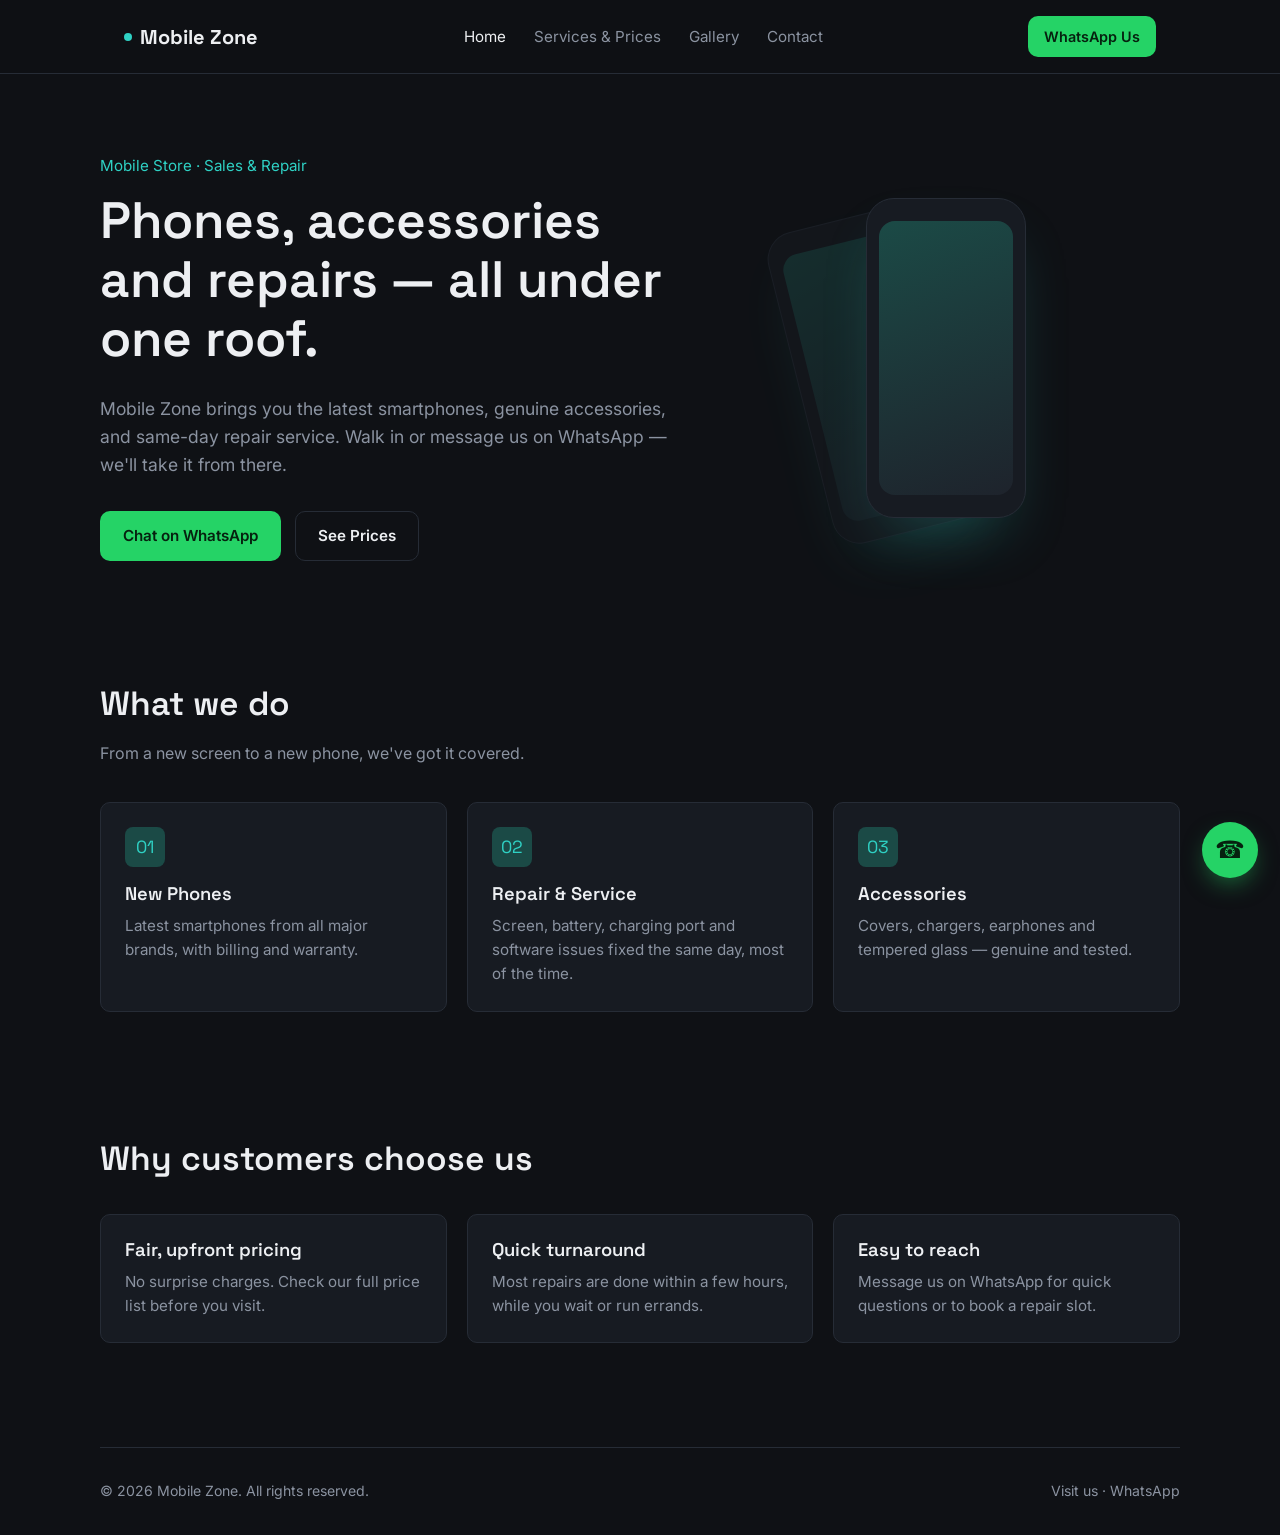
==== index.html @ bba5b570 "Rename index-6.html to index.html" ====
<!DOCTYPE html>
<html lang="en">
<head>
<meta charset="UTF-8">
<meta name="viewport" content="width=device-width, initial-scale=1.0">
<title>Mobile Zone — Mobile Store & Repair</title>
<meta name="description" content="Mobile Zone — new phones, accessories and quick repairs. Visit us or message on WhatsApp.">
<link rel="preconnect" href="https://fonts.googleapis.com">
<link rel="preconnect" href="https://fonts.gstatic.com" crossorigin>
<link href="https://fonts.googleapis.com/css2?family=Space+Grotesk:wght@500;600;700&family=Inter:wght@400;500;600&display=swap" rel="stylesheet">
<link rel="stylesheet" href="style.css">
</head>
<body>

<!--
  ============================================================
  PLACEHOLDERS TO REPLACE ON EVERY PAGE (search for these):
  - Mobile Zone            -> your business name
  - 919876543210           -> your WhatsApp number (country code + number, no + or spaces)
  - +91 98765 43210        -> your phone number, human-readable
  - Shop No. 12 ...        -> your address (contact.html)
  ============================================================
-->

<header class="site-header">
  <nav class="nav">
    <a href="index.html" class="brand"><span class="dot"></span> Mobile Zone</a>
    <ul class="nav-links">
      <li><a href="index.html" aria-current="page">Home</a></li>
      <li><a href="services.html">Services &amp; Prices</a></li>
      <li><a href="gallery.html">Gallery</a></li>
      <li><a href="contact.html">Contact</a></li>
    </ul>
    <a class="nav-cta" href="https://wa.me/919876543210" target="_blank" rel="noopener">WhatsApp Us</a>
  </nav>
</header>

<main>
  <section class="hero container">
    <div>
      <div class="hero-eyebrow">Mobile Store · Sales &amp; Repair</div>
      <h1>Phones, accessories and repairs — all under one roof.</h1>
      <p class="lead">Mobile Zone brings you the latest smartphones, genuine accessories, and same-day repair service. Walk in or message us on WhatsApp — we'll take it from there.</p>
      <div class="hero-actions">
        <a class="btn btn-whatsapp" href="https://wa.me/919876543210" target="_blank" rel="noopener">Chat on WhatsApp</a>
        <a class="btn btn-outline" href="services.html">See Prices</a>
      </div>
    </div>
    <div class="device-art" aria-hidden="true">
      <div class="phone-shape behind"></div>
      <div class="phone-shape front"></div>
    </div>
  </section>

  <section class="section container">
    <div class="section-head">
      <h2>What we do</h2>
      <p>From a new screen to a new phone, we've got it covered.</p>
    </div>
    <div class="card-grid">
      <div class="card">
        <div class="icon">01</div>
        <h3>New Phones</h3>
        <p>Latest smartphones from all major brands, with billing and warranty.</p>
      </div>
      <div class="card">
        <div class="icon">02</div>
        <h3>Repair &amp; Service</h3>
        <p>Screen, battery, charging port and software issues fixed the same day, most of the time.</p>
      </div>
      <div class="card">
        <div class="icon">03</div>
        <h3>Accessories</h3>
        <p>Covers, chargers, earphones and tempered glass — genuine and tested.</p>
      </div>
    </div>
  </section>

  <section class="section container">
    <div class="section-head">
      <h2>Why customers choose us</h2>
    </div>
    <div class="card-grid">
      <div class="card">
        <h3>Fair, upfront pricing</h3>
        <p>No surprise charges. Check our full price list before you visit.</p>
      </div>
      <div class="card">
        <h3>Quick turnaround</h3>
        <p>Most repairs are done within a few hours, while you wait or run errands.</p>
      </div>
      <div class="card">
        <h3>Easy to reach</h3>
        <p>Message us on WhatsApp for quick questions or to book a repair slot.</p>
      </div>
    </div>
  </section>
</main>

<a class="whatsapp-float" href="https://wa.me/919876543210" target="_blank" rel="noopener" aria-label="Chat on WhatsApp">☎</a>

<footer class="site-footer container">
  <span>© 2026 Mobile Zone. All rights reserved.</span>
  <span><a href="contact.html">Visit us</a> · <a href="https://wa.me/919876543210" target="_blank" rel="noopener">WhatsApp</a></span>
</footer>

</body>
</html>
---- style.css ----
/* ============================================
   Design tokens
   ============================================ */
:root {
  --bg: #0F1115;
  --panel: #171B22;
  --panel-alt: #1E232C;
  --border: #262C36;
  --text: #EDEFF2;
  --muted: #8B93A1;
  --accent: #2FD1C4;
  --accent-dim: #1B4A46;
  --warm: #FFB020;
  --whatsapp: #25D366;

  --font-display: "Space Grotesk", "Segoe UI", sans-serif;
  --font-body: "Inter", "Segoe UI", sans-serif;

  --radius: 10px;
  --max-width: 1080px;
}

* { box-sizing: border-box; }

html { scroll-behavior: smooth; }

body {
  margin: 0;
  background: var(--bg);
  color: var(--text);
  font-family: var(--font-body);
  line-height: 1.6;
  -webkit-font-smoothing: antialiased;
}

a { color: inherit; }

img { max-width: 100%; display: block; }

h1, h2, h3 {
  font-family: var(--font-display);
  line-height: 1.15;
  margin: 0 0 0.5em 0;
  font-weight: 600;
}

h1 { font-size: clamp(2.1rem, 5vw, 3.2rem); }
h2 { font-size: clamp(1.5rem, 3vw, 2.1rem); }
h3 { font-size: 1.15rem; }

p { color: var(--muted); max-width: 62ch; }

.container {
  max-width: var(--max-width);
  margin: 0 auto;
  padding: 0 24px;
}

/* ============================================
   Header / Nav
   ============================================ */
.site-header {
  position: sticky;
  top: 0;
  z-index: 50;
  background: rgba(15, 17, 21, 0.9);
  backdrop-filter: blur(8px);
  border-bottom: 1px solid var(--border);
}

.nav {
  display: flex;
  align-items: center;
  justify-content: space-between;
  padding: 16px 24px;
  max-width: var(--max-width);
  margin: 0 auto;
}

.brand {
  font-family: var(--font-display);
  font-weight: 700;
  font-size: 1.25rem;
  text-decoration: none;
  color: var(--text);
  display: flex;
  align-items: center;
  gap: 8px;
}

.brand .dot {
  width: 8px;
  height: 8px;
  border-radius: 50%;
  background: var(--accent);
  display: inline-block;
}

.nav-links {
  display: flex;
  gap: 28px;
  list-style: none;
  margin: 0;
  padding: 0;
}

.nav-links a {
  text-decoration: none;
  color: var(--muted);
  font-size: 0.95rem;
  transition: color 0.15s ease;
}

.nav-links a:hover,
.nav-links a[aria-current="page"] {
  color: var(--text);
}

.nav-cta {
  background: var(--whatsapp);
  color: #06210F;
  padding: 9px 16px;
  border-radius: var(--radius);
  text-decoration: none;
  font-weight: 600;
  font-size: 0.9rem;
  white-space: nowrap;
}

.menu-toggle {
  display: none;
  background: none;
  border: 1px solid var(--border);
  color: var(--text);
  border-radius: 8px;
  padding: 8px 10px;
  font-size: 1rem;
}

/* ============================================
   Hero (home page)
   ============================================ */
.hero {
  padding: 80px 0 60px;
  display: grid;
  grid-template-columns: 1.1fr 0.9fr;
  gap: 40px;
  align-items: center;
}

.hero-eyebrow {
  color: var(--accent);
  font-size: 0.95rem;
  margin-bottom: 14px;
}

.hero p.lead {
  font-size: 1.1rem;
  color: var(--muted);
  margin-top: 16px;
}

.hero-actions {
  display: flex;
  gap: 14px;
  margin-top: 32px;
  flex-wrap: wrap;
}

.btn {
  display: inline-flex;
  align-items: center;
  gap: 8px;
  padding: 12px 22px;
  border-radius: var(--radius);
  text-decoration: none;
  font-weight: 600;
  font-size: 0.95rem;
  border: 1px solid transparent;
}

.btn-primary {
  background: var(--accent);
  color: #06211F;
}

.btn-outline {
  border-color: var(--border);
  color: var(--text);
}

.btn-whatsapp {
  background: var(--whatsapp);
  color: #06210F;
}

/* Abstract device illustration made with CSS only */
.device-art {
  position: relative;
  height: 340px;
  display: flex;
  align-items: center;
  justify-content: center;
}

.phone-shape {
  width: 160px;
  height: 320px;
  background: var(--panel);
  border: 1px solid var(--border);
  border-radius: 28px;
  position: relative;
  box-shadow: 0 30px 60px -20px rgba(47, 209, 196, 0.25);
}

.phone-shape::before {
  content: "";
  position: absolute;
  top: 22px;
  left: 12px;
  right: 12px;
  bottom: 22px;
  background: linear-gradient(160deg, var(--accent-dim), var(--panel-alt));
  border-radius: 16px;
}

.phone-shape.behind {
  position: absolute;
  transform: rotate(-14deg) translateX(-70px);
  opacity: 0.5;
  z-index: 0;
}

.phone-shape.front {
  z-index: 1;
}

/* ============================================
   Sections & cards
   ============================================ */
.section {
  padding: 64px 0;
}

.section-head {
  margin-bottom: 36px;
  max-width: 640px;
}

.card-grid {
  display: grid;
  grid-template-columns: repeat(3, 1fr);
  gap: 20px;
}

.card {
  background: var(--panel);
  border: 1px solid var(--border);
  border-radius: var(--radius);
  padding: 24px;
}

.card .icon {
  width: 40px;
  height: 40px;
  border-radius: 8px;
  background: var(--accent-dim);
  color: var(--accent);
  display: flex;
  align-items: center;
  justify-content: center;
  font-size: 1.1rem;
  margin-bottom: 16px;
  font-family: var(--font-display);
}

.card p { color: var(--muted); font-size: 0.95rem; margin: 0; }

/* ============================================
   Pricing table (services page)
   ============================================ */
.price-table {
  width: 100%;
  border-collapse: collapse;
  background: var(--panel);
  border: 1px solid var(--border);
  border-radius: var(--radius);
  overflow: hidden;
}

.price-table th,
.price-table td {
  text-align: left;
  padding: 14px 20px;
  border-bottom: 1px solid var(--border);
  font-size: 0.95rem;
}

.price-table th {
  color: var(--muted);
  font-weight: 500;
  background: var(--panel-alt);
}

.price-table tr:last-child td { border-bottom: none; }

.price-table td.price {
  color: var(--warm);
  font-weight: 600;
  white-space: nowrap;
}

.price-group {
  margin-bottom: 44px;
}

.price-group h3 {
  margin-bottom: 14px;
  color: var(--text);
}

.note-box {
  margin-top: 32px;
  padding: 18px 20px;
  border: 1px dashed var(--border);
  border-radius: var(--radius);
  color: var(--muted);
  font-size: 0.9rem;
}

/* ============================================
   Gallery
   ============================================ */
.gallery-grid {
  display: grid;
  grid-template-columns: repeat(3, 1fr);
  gap: 16px;
}

.gallery-tile {
  aspect-ratio: 4 / 3;
  border-radius: var(--radius);
  border: 1px solid var(--border);
  background: linear-gradient(150deg, var(--panel-alt), var(--panel));
  display: flex;
  align-items: center;
  justify-content: center;
  color: var(--muted);
  font-size: 0.85rem;
  overflow: hidden;
}

.gallery-tile img {
  width: 100%;
  height: 100%;
  object-fit: cover;
}

/* ============================================
   Contact page
   ============================================ */
.contact-grid {
  display: grid;
  grid-template-columns: 1fr 1fr;
  gap: 40px;
}

.contact-list {
  list-style: none;
  padding: 0;
  margin: 24px 0 0;
  display: flex;
  flex-direction: column;
  gap: 18px;
}

.contact-list li {
  display: flex;
  gap: 14px;
  align-items: flex-start;
}

.contact-list .icon {
  width: 34px;
  height: 34px;
  flex-shrink: 0;
  border-radius: 8px;
  background: var(--panel-alt);
  color: var(--accent);
  display: flex;
  align-items: center;
  justify-content: center;
  font-family: var(--font-display);
  font-size: 0.9rem;
}

.contact-list a { color: var(--text); text-decoration: none; }
.contact-list a:hover { color: var(--accent); }

.hours-table {
  width: 100%;
  border-collapse: collapse;
  margin-top: 12px;
}

.hours-table td {
  padding: 8px 0;
  border-bottom: 1px solid var(--border);
  color: var(--muted);
  font-size: 0.92rem;
}

.hours-table td:last-child { text-align: right; color: var(--text); }

/* Floating WhatsApp button, all pages */
.whatsapp-float {
  position: fixed;
  bottom: 22px;
  right: 22px;
  background: var(--whatsapp);
  color: #06210F;
  width: 56px;
  height: 56px;
  border-radius: 50%;
  display: flex;
  align-items: center;
  justify-content: center;
  font-size: 1.5rem;
  text-decoration: none;
  box-shadow: 0 10px 24px -6px rgba(37, 211, 102, 0.5);
  z-index: 60;
}

/* ============================================
   Footer
   ============================================ */
.site-footer {
  border-top: 1px solid var(--border);
  padding: 32px 0;
  margin-top: 40px;
  color: var(--muted);
  font-size: 0.88rem;
  display: flex;
  justify-content: space-between;
  flex-wrap: wrap;
  gap: 12px;
}

.site-footer a { color: var(--muted); text-decoration: none; }
.site-footer a:hover { color: var(--text); }

/* ============================================
   Responsive
   ============================================ */
@media (max-width: 860px) {
  .hero { grid-template-columns: 1fr; padding-top: 48px; }
  .device-art { order: -1; height: 220px; }
  .card-grid { grid-template-columns: 1fr; }
  .gallery-grid { grid-template-columns: repeat(2, 1fr); }
  .contact-grid { grid-template-columns: 1fr; }
  .nav-links { display: none; }
  .menu-toggle { display: inline-flex; }
}

@media (max-width: 480px) {
  .gallery-grid { grid-template-columns: 1fr 1fr; }
}

@media (prefers-reduced-motion: reduce) {
  html { scroll-behavior: auto; }
}

:focus-visible {
  outline: 2px solid var(--accent);
  outline-offset: 2px;
}
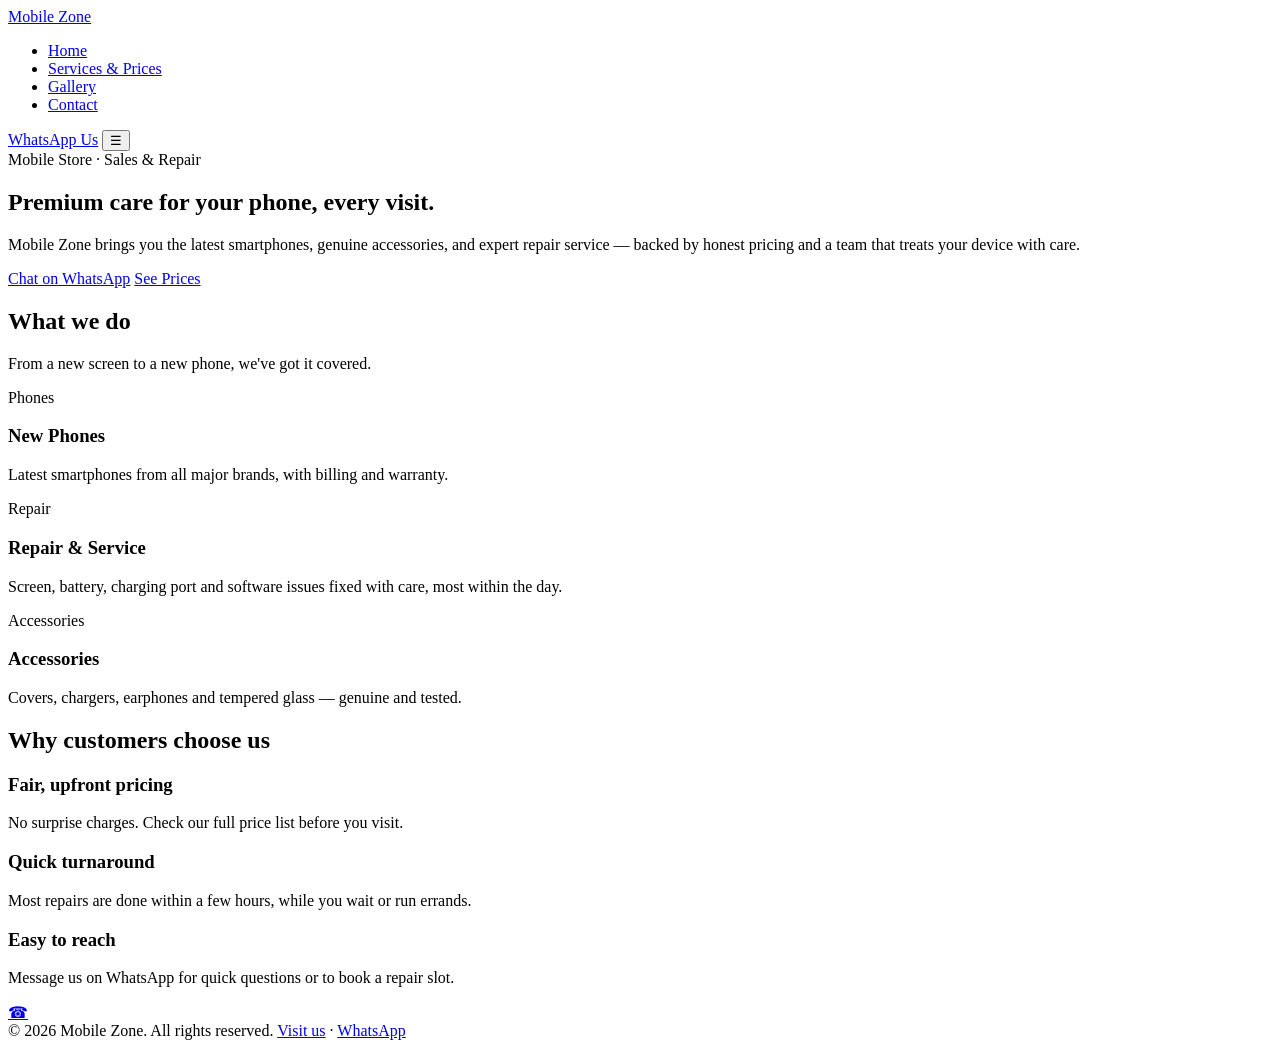
==== commit df4cc1af: "Rename index-7.html to index.html" ====
--- a/index.html
+++ b/index.html
@@ -3,73 +3,70 @@
 <head>
 <meta charset="UTF-8">
 <meta name="viewport" content="width=device-width, initial-scale=1.0">
-<title>Mobile Zone — Mobile Store & Repair</title>
-<meta name="description" content="Mobile Zone — new phones, accessories and quick repairs. Visit us or message on WhatsApp.">
+<title>Mobile Zone — Premium Mobile Store &amp; Repair</title>
+<meta name="description" content="Mobile Zone — premium phones, accessories and expert repairs. Visit us or message on WhatsApp.">
 <link rel="preconnect" href="https://fonts.googleapis.com">
 <link rel="preconnect" href="https://fonts.gstatic.com" crossorigin>
-<link href="https://fonts.googleapis.com/css2?family=Space+Grotesk:wght@500;600;700&family=Inter:wght@400;500;600&display=swap" rel="stylesheet">
+<link href="https://fonts.googleapis.com/css2?family=Playfair+Display:wght@600;700&family=Inter:wght@400;500;600&display=swap" rel="stylesheet">
 <link rel="stylesheet" href="style.css">
 </head>
 <body>
 
 <!--
-  ============================================================
   PLACEHOLDERS TO REPLACE ON EVERY PAGE (search for these):
   - Mobile Zone            -> your business name
   - 919876543210           -> your WhatsApp number (country code + number, no + or spaces)
   - +91 98765 43210        -> your phone number, human-readable
   - Shop No. 12 ...        -> your address (contact.html)
-  ============================================================
 -->
 
 <header class="site-header">
   <nav class="nav">
     <a href="index.html" class="brand"><span class="dot"></span> Mobile Zone</a>
-    <ul class="nav-links">
+    <ul class="nav-links" id="navLinks">
       <li><a href="index.html" aria-current="page">Home</a></li>
       <li><a href="services.html">Services &amp; Prices</a></li>
       <li><a href="gallery.html">Gallery</a></li>
       <li><a href="contact.html">Contact</a></li>
     </ul>
-    <a class="nav-cta" href="https://wa.me/919876543210" target="_blank" rel="noopener">WhatsApp Us</a>
+    <div class="nav-right">
+      <a class="nav-cta" href="https://wa.me/919876543210" target="_blank" rel="noopener">WhatsApp Us</a>
+      <button class="menu-toggle" id="menuToggle" aria-label="Toggle menu" aria-expanded="false">☰</button>
+    </div>
   </nav>
 </header>
 
 <main>
   <section class="hero container">
-    <div>
-      <div class="hero-eyebrow">Mobile Store · Sales &amp; Repair</div>
-      <h1>Phones, accessories and repairs — all under one roof.</h1>
-      <p class="lead">Mobile Zone brings you the latest smartphones, genuine accessories, and same-day repair service. Walk in or message us on WhatsApp — we'll take it from there.</p>
-      <div class="hero-actions">
-        <a class="btn btn-whatsapp" href="https://wa.me/919876543210" target="_blank" rel="noopener">Chat on WhatsApp</a>
-        <a class="btn btn-outline" href="services.html">See Prices</a>
-      </div>
-    </div>
-    <div class="device-art" aria-hidden="true">
-      <div class="phone-shape behind"></div>
-      <div class="phone-shape front"></div>
+    <div class="hero-eyebrow">Mobile Store · Sales &amp; Repair</div>
+    <div class="gold-rule" style="margin-left:auto;margin-right:auto;"></div>
+    <h1>Premium care for your phone, every visit.</h1>
+    <p class="lead">Mobile Zone brings you the latest smartphones, genuine accessories, and expert repair service — backed by honest pricing and a team that treats your device with care.</p>
+    <div class="hero-actions">
+      <a class="btn btn-primary" href="https://wa.me/919876543210" target="_blank" rel="noopener">Chat on WhatsApp</a>
+      <a class="btn btn-outline" href="services.html">See Prices</a>
     </div>
   </section>
 
   <section class="section container">
-    <div class="section-head">
+    <div class="section-head center">
       <h2>What we do</h2>
-      <p>From a new screen to a new phone, we've got it covered.</p>
+      <div class="gold-rule" style="margin-left:auto;margin-right:auto;"></div>
+      <p style="margin-left:auto;margin-right:auto;">From a new screen to a new phone, we've got it covered.</p>
     </div>
     <div class="card-grid">
       <div class="card">
-        <div class="icon">01</div>
+        <div class="icon">Phones</div>
         <h3>New Phones</h3>
         <p>Latest smartphones from all major brands, with billing and warranty.</p>
       </div>
       <div class="card">
-        <div class="icon">02</div>
+        <div class="icon">Repair</div>
         <h3>Repair &amp; Service</h3>
-        <p>Screen, battery, charging port and software issues fixed the same day, most of the time.</p>
+        <p>Screen, battery, charging port and software issues fixed with care, most within the day.</p>
       </div>
       <div class="card">
-        <div class="icon">03</div>
+        <div class="icon">Accessories</div>
         <h3>Accessories</h3>
         <p>Covers, chargers, earphones and tempered glass — genuine and tested.</p>
       </div>
@@ -77,8 +74,9 @@
   </section>
 
   <section class="section container">
-    <div class="section-head">
+    <div class="section-head center">
       <h2>Why customers choose us</h2>
+      <div class="gold-rule" style="margin-left:auto;margin-right:auto;"></div>
     </div>
     <div class="card-grid">
       <div class="card">
@@ -104,5 +102,16 @@
   <span><a href="contact.html">Visit us</a> · <a href="https://wa.me/919876543210" target="_blank" rel="noopener">WhatsApp</a></span>
 </footer>
 
+<script>
+  var toggle = document.getElementById('menuToggle');
+  var links = document.getElementById('navLinks');
+  if (toggle) {
+    toggle.addEventListener('click', function () {
+      var isOpen = links.classList.toggle('open');
+      toggle.setAttribute('aria-expanded', isOpen);
+      toggle.textContent = isOpen ? '✕' : '☰';
+    });
+  }
+</script>
 </body>
 </html>
